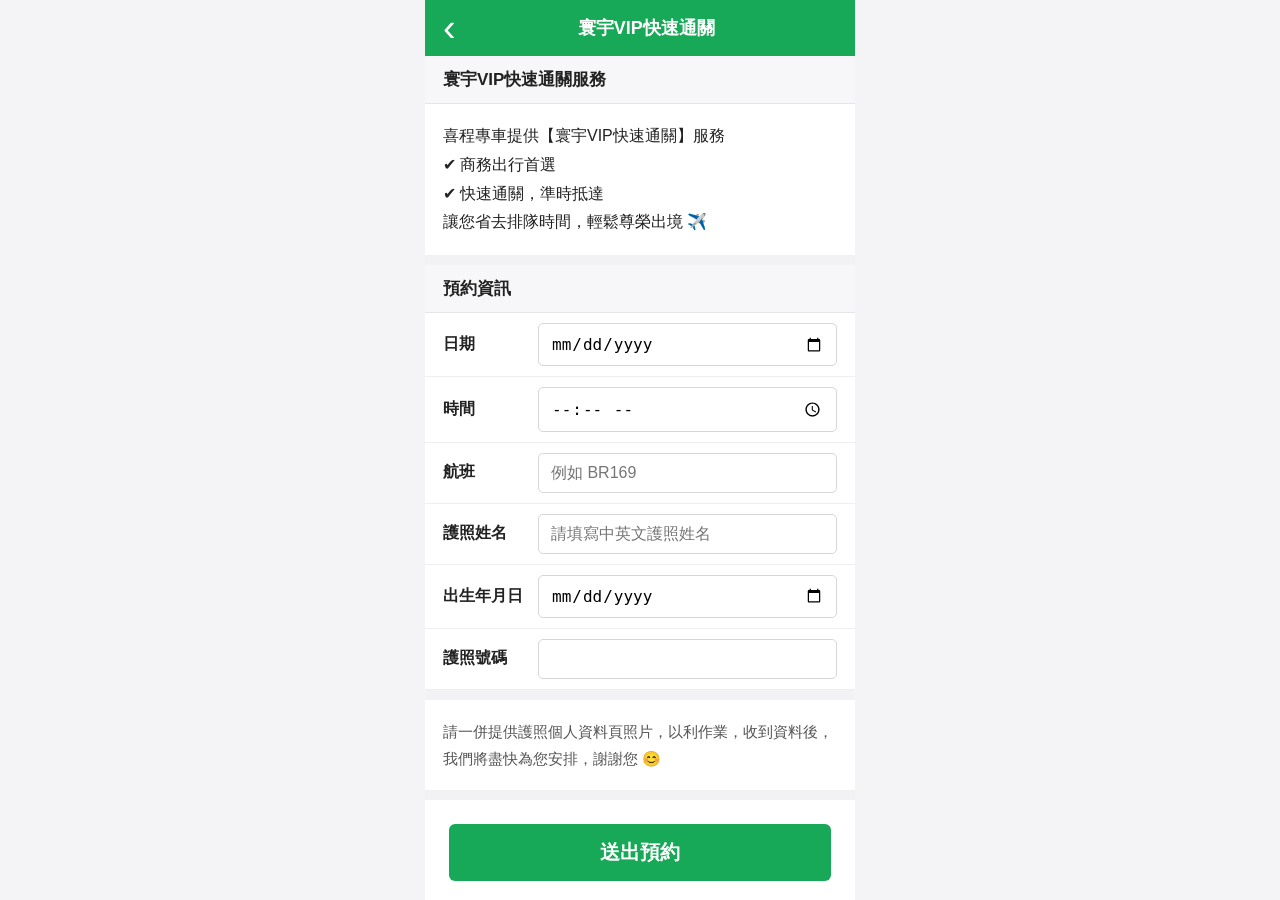
==== vip-clearance.html @ 7c7ffce5 "Create vip-clearance.html for VIP service form This HTML file provides a form for VIP clearance serv" ====
<!DOCTYPE html>
<html lang="zh-Hant">
<head>
  <meta charset="UTF-8" />
  <meta name="viewport" content="width=device-width, initial-scale=1.0" />
  <title>寰宇VIP快速通關服務</title>
  <link rel="stylesheet" href="style.css" />
  <script src="https://static.line-scdn.net/liff/edge/2/sdk.js"></script>
</head>

<body>
  <div class="app">
    <header class="header">
      <div class="back">‹</div>
      <div class="title">寰宇VIP快速通關</div>
      <div></div>
    </header>

    <form id="vipClearanceForm">

      <section>
        <h2>寰宇VIP快速通關服務</h2>

        <div style="padding: 18px; line-height: 1.8; font-size: 16px;">
          喜程專車提供【寰宇VIP快速通關】服務<br>
          ✔ 商務出行首選<br>
          ✔ 快速通關，準時抵達<br>
          讓您省去排隊時間，輕鬆尊榮出境 ✈️
        </div>
      </section>

      <section>
        <h2>預約資訊</h2>

        <div class="field">
          <label>日期</label>
          <input type="date" name="date" required />
        </div>

        <div class="field">
          <label>時間</label>
          <input type="time" name="time" required />
        </div>

        <div class="field">
          <label>航班</label>
          <input type="text" name="flightNo" placeholder="例如 BR169" required />
        </div>

        <div class="field">
          <label>護照姓名</label>
          <input type="text" name="passportName" placeholder="請填寫中英文護照姓名" required />
        </div>

        <div class="field">
          <label>出生年月日</label>
          <input type="date" name="birthday" required />
        </div>

        <div class="field">
          <label>護照號碼</label>
          <input type="text" name="passportNo" required />
        </div>
      </section>

      <section>
        <div style="padding: 18px; line-height: 1.8; font-size: 15px; color: #555;">
          請一併提供護照個人資料頁照片，以利作業，收到資料後，我們將盡快為您安排，謝謝您 😊
        </div>
      </section>

      <button type="submit">送出預約</button>

    </form>
  </div>

  <script src="vip-clearance.js"></script>
</body>
</html>
---- style.css ----
* {
  box-sizing: border-box;
}

body {
  margin: 0;
  background: #f4f4f6;
  font-family: -apple-system, BlinkMacSystemFont, "Noto Sans TC", "Microsoft JhengHei", sans-serif;
  color: #222;
}

.app {
  max-width: 430px;
  margin: 0 auto;
  min-height: 100vh;
  background: #fff;
}

.header {
  height: 56px;
  background: #17a957;
  color: #fff;
  display: flex;
  align-items: center;
  justify-content: space-between;
  padding: 0 18px;
  font-size: 18px;
  font-weight: 600;
}

.back {
  font-size: 38px;
  line-height: 1;
  font-weight: 300;
}

.close {
  font-size: 16px;
  font-weight: 500;
}

section {
  border-bottom: 10px solid #f2f2f5;
}

h2 {
  margin: 0;
  padding: 12px 18px;
  background: #f7f7fa;
  font-size: 17px;
  font-weight: 700;
  border-bottom: 1px solid #e5e5e5;
}

.field {
  display: grid;
  grid-template-columns: 95px 1fr;
  align-items: center;
  padding: 10px 18px;
  border-bottom: 1px solid #eeeeee;
  font-size: 16px;
}

.field label {
  font-weight: 600;
}

input,
select,
textarea {
  width: 100%;
  border: 1px solid #d7d7d7;
  border-radius: 5px;
  padding: 10px 12px;
  font-size: 16px;
  background: #fff;
}

textarea {
  min-height: 82px;
  resize: vertical;
}

.radio-group {
  display: flex;
  gap: 14px;
  align-items: center;
  flex-wrap: wrap;
}

.radio-group label {
  display: flex;
  align-items: center;
  gap: 5px;
  font-weight: 600;
}

.radio-group input {
  width: 20px;
  height: 20px;
  accent-color: #1687f2;
}

.textarea-field {
  align-items: start;
}

button {
  display: block;
  width: calc(100% - 48px);
  margin: 24px auto 36px;
  padding: 15px;
  background: #17a957;
  color: #fff;
  border: none;
  border-radius: 6px;
  font-size: 20px;
  font-weight: 700;
  cursor: pointer;
}

button:disabled {
  background: #9acbad;
  cursor: not-allowed;
}
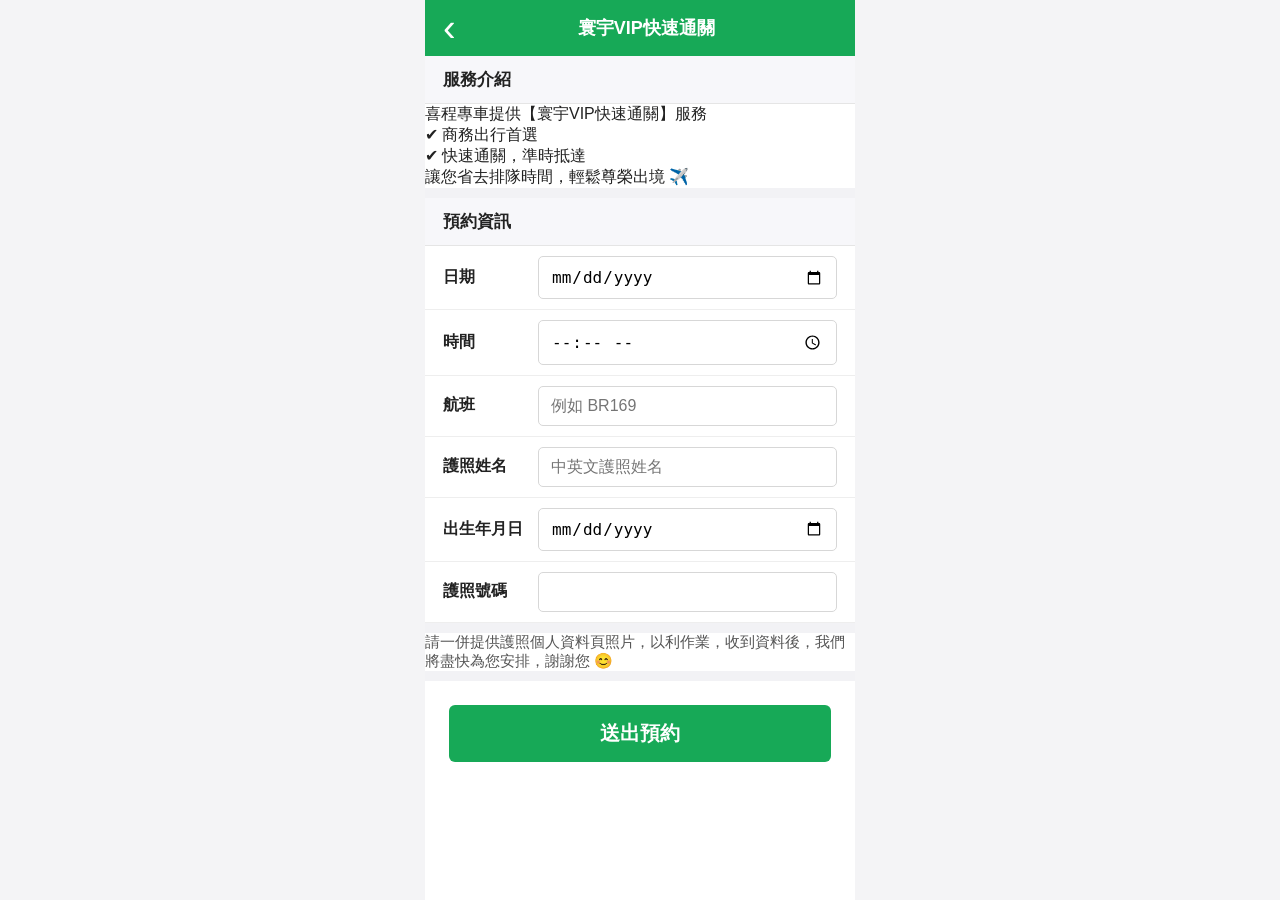
==== commit c53878a7: "Update title and improve form labels in HTML" ====
--- a/vip-clearance.html
+++ b/vip-clearance.html
@@ -3,7 +3,7 @@
 <head>
   <meta charset="UTF-8" />
   <meta name="viewport" content="width=device-width, initial-scale=1.0" />
-  <title>寰宇VIP快速通關服務</title>
+  <title>寰宇VIP快速通關</title>
   <link rel="stylesheet" href="style.css" />
   <script src="https://static.line-scdn.net/liff/edge/2/sdk.js"></script>
 </head>
@@ -19,9 +19,8 @@
     <form id="vipClearanceForm">
 
       <section>
-        <h2>寰宇VIP快速通關服務</h2>
-
-        <div style="padding: 18px; line-height: 1.8; font-size: 16px;">
+        <h2>服務介紹</h2>
+        <div class="info-block">
           喜程專車提供【寰宇VIP快速通關】服務<br>
           ✔ 商務出行首選<br>
           ✔ 快速通關，準時抵達<br>
@@ -49,7 +48,7 @@
 
         <div class="field">
           <label>護照姓名</label>
-          <input type="text" name="passportName" placeholder="請填寫中英文護照姓名" required />
+          <input type="text" name="passportName" placeholder="中英文護照姓名" required />
         </div>
 
         <div class="field">
@@ -64,7 +63,7 @@
       </section>
 
       <section>
-        <div style="padding: 18px; line-height: 1.8; font-size: 15px; color: #555;">
+        <div class="info-block" style="font-size:15px;color:#555;">
           請一併提供護照個人資料頁照片，以利作業，收到資料後，我們將盡快為您安排，謝謝您 😊
         </div>
       </section>
@@ -74,6 +73,52 @@
     </form>
   </div>
 
-  <script src="vip-clearance.js"></script>
+  <script>
+    const LIFF_ID = "2009891004-ICB0ThxL";
+
+    async function initLiff() {
+      await liff.init({ liffId: LIFF_ID });
+
+      if (!liff.isLoggedIn()) {
+        liff.login();
+      }
+    }
+
+    initLiff();
+
+    document.getElementById("vipClearanceForm").addEventListener("submit", async function (e) {
+      e.preventDefault();
+
+      const formData = new FormData(e.target);
+
+      const message =
+`✈️ 寰宇VIP快速通關預約
+
+📅 日期：${formData.get("date")}
+⏰ 時間：${formData.get("time")}
+✈️ 航班：${formData.get("flightNo")}
+
+👤 護照姓名：${formData.get("passportName")}
+🎂 出生年月日：${formData.get("birthday")}
+🛂 護照號碼：${formData.get("passportNo")}
+
+請一併提供護照個人資料頁照片，以利作業，收到資料後，我們將盡快為您安排，謝謝您 😊`;
+
+      try {
+        await liff.sendMessages([
+          {
+            type: "text",
+            text: message
+          }
+        ]);
+
+        liff.closeWindow();
+
+      } catch (err) {
+        alert("請從LINE內開啟");
+      }
+    });
+  </script>
+
 </body>
 </html>
